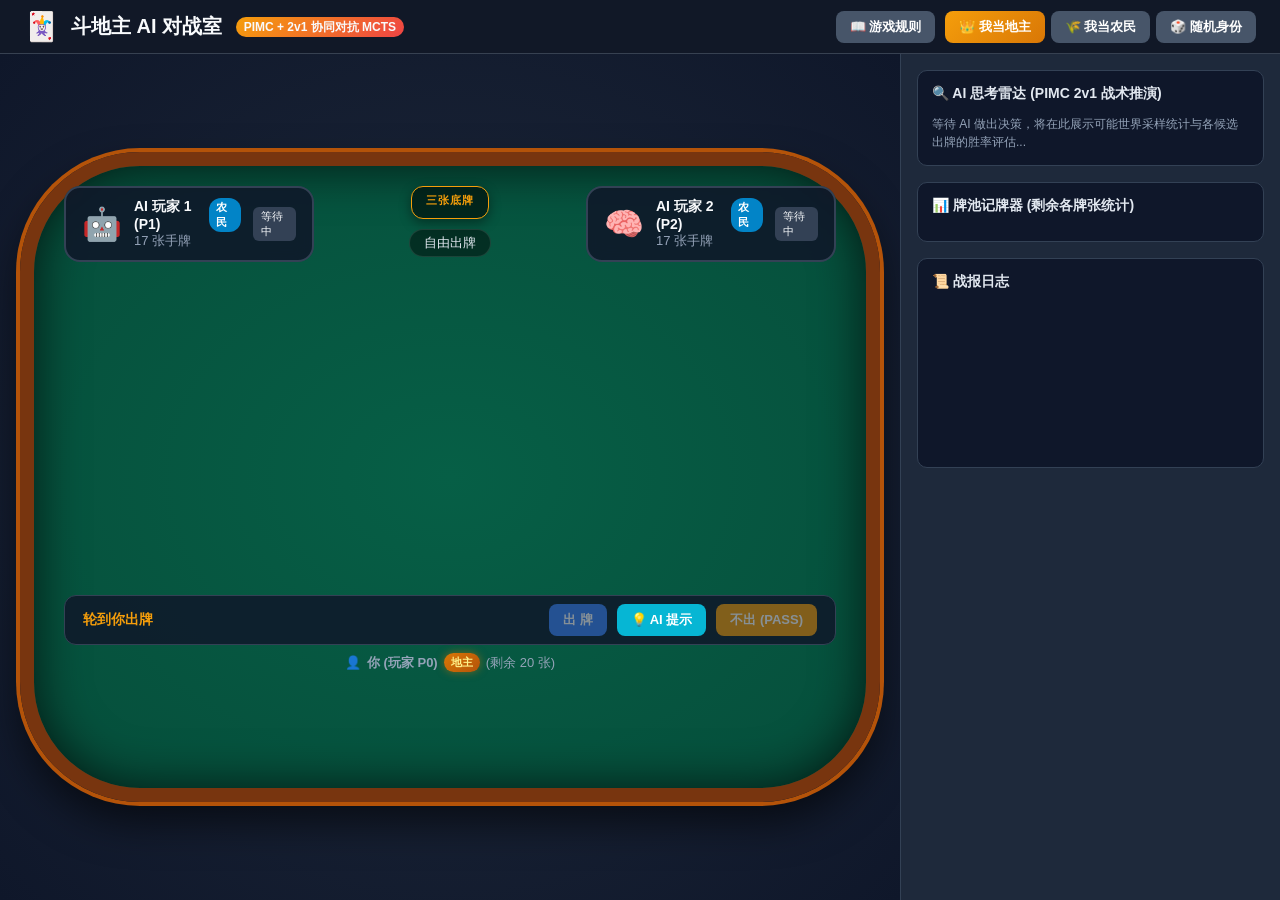
==== src/main/resources/static/index.html @ 35b0a908 "feat: modernize DouDiZhu AI with Java 17, PIMC 2v1 MCTS algorithm, embedded Web client, and Maven Ce" ====
<!DOCTYPE html>
<html lang="zh-CN">
<head>
    <meta charset="UTF-8">
    <meta name="viewport" content="width=device-width, initial-scale=1.0">
    <title>斗地主 AI 对战平台 (PIMC 2v1 非对称博弈)</title>
    <link rel="stylesheet" href="style.css">
</head>
<body>
    <div class="app-container">
        <!-- 顶部导航 -->
        <header class="header">
            <div class="logo">
                <span class="logo-icon">🃏</span>
                <h1>斗地主 AI 对战室 <span class="badge">PIMC + 2v1 协同对抗 MCTS</span></h1>
            </div>
            <div class="header-actions">
                <button id="btn-rules" class="btn btn-secondary">📖 游戏规则</button>
                <div class="new-game-group">
                    <button id="btn-new-landlord" class="btn btn-gold">👑 我当地主</button>
                    <button id="btn-new-farmer" class="btn btn-secondary">🌾 我当农民</button>
                    <button id="btn-new-random" class="btn btn-secondary">🎲 随机身份</button>
                </div>
            </div>
        </header>

        <!-- 主体对战区与分析侧边栏 -->
        <main class="main-content">
            <!-- 牌桌区 -->
            <section class="table-container">
                <div class="poker-table">
                    <!-- 上方两名 AI 玩家 -->
                    <div class="opponents-row">
                        <!-- AI 玩家 1 区域 -->
                        <div class="player-unit left-unit">
                            <div id="player-1" class="player-box ai-player">
                                <div class="player-avatar" id="p1-avatar">🤖</div>
                                <div class="player-info">
                                    <div class="player-name">AI 玩家 1 (P1) <span id="p1-role-badge" class="role-badge">农民</span></div>
                                    <div class="card-count"><span id="p1-card-count">17</span> 张手牌</div>
                                </div>
                                <div id="p1-status" class="player-status">等待中</div>
                            </div>
                            <!-- P1 面前出牌/过牌展示区 -->
                            <div id="p1-action-area" class="player-action-display"></div>
                        </div>

                        <!-- 桌面中央底牌与公共状态 -->
                        <div class="center-trick-area">
                            <div class="bottom-cards-wrapper">
                                <div class="bottom-cards-label">三张底牌</div>
                                <div id="bottom-cards-container" class="bottom-cards-display"></div>
                            </div>
                            <div class="trick-status-badge" id="trick-status-text">自由出牌</div>
                        </div>

                        <!-- AI 玩家 2 区域 -->
                        <div class="player-unit right-unit">
                            <div id="player-2" class="player-box ai-player">
                                <div class="player-avatar" id="p2-avatar">🧠</div>
                                <div class="player-info">
                                    <div class="player-name">AI 玩家 2 (P2) <span id="p2-role-badge" class="role-badge">农民</span></div>
                                    <div class="card-count"><span id="p2-card-count">17</span> 张手牌</div>
                                </div>
                                <div id="p2-status" class="player-status">等待中</div>
                            </div>
                            <!-- P2 面前出牌/过牌展示区 -->
                            <div id="p2-action-area" class="player-action-display"></div>
                        </div>
                    </div>

                    <!-- 底部人类玩家区 -->
                    <div class="human-section">
                        <!-- P0 (真人) 面前出牌/过牌展示区 -->
                        <div id="p0-action-area" class="player-action-display human-action-display"></div>

                        <!-- 操作提示与控制按钮 -->
                        <div class="human-controls">
                            <div class="turn-indicator" id="turn-indicator">轮到你出牌</div>
                            <div class="action-buttons">
                                <button id="btn-play" class="btn btn-primary" disabled>出 牌</button>
                                <button id="btn-hint" class="btn btn-info">💡 AI 提示</button>
                                <button id="btn-pass" class="btn btn-warning" disabled>不出 (PASS)</button>
                            </div>
                        </div>

                        <!-- 人类手牌展示 -->
                        <div class="human-player-box">
                            <div class="human-info">
                                <span class="human-avatar">👤</span>
                                <strong>你 (玩家 P0)</strong>
                                <span id="p0-role-badge" class="role-badge role-landlord">地主</span>
                                <span class="hand-count">(剩余 <span id="p0-card-count">20</span> 张)</span>
                            </div>
                            <div id="human-hand" class="hand-cards-display"></div>
                        </div>
                    </div>
                </div>
            </section>

            <!-- 右侧战术与 AI 思考分析面板 -->
            <aside class="sidebar">
                <!-- 实时 AI 思考雷达 -->
                <div class="panel ai-thought-panel">
                    <h3>🔍 AI 思考雷达 (PIMC 2v1 战术推演)</h3>
                    <div id="ai-thought-content" class="ai-thought-content">
                        <p class="placeholder-text">等待 AI 做出决策，将在此展示可能世界采样统计与各候选出牌的胜率评估...</p>
                    </div>
                </div>

                <!-- 记牌器面板 -->
                <div class="panel card-counter-panel">
                    <h3>📊 牌池记牌器 (剩余各牌张统计)</h3>
                    <div id="card-counter" class="card-counter-grid"></div>
                </div>

                <!-- 实时牌局动态日志 -->
                <div class="panel logs-panel">
                    <h3>📜 战报日志</h3>
                    <div id="event-logs" class="logs-container"></div>
                </div>
            </aside>
        </main>
    </div>

    <!-- 游戏规则弹窗 -->
    <div id="rules-modal" class="modal-overlay hidden">
        <div class="modal-content rules-modal-content">
            <div class="modal-header">
                <h2>📖 斗地主游戏规则与 AI 算法说明</h2>
                <button id="rules-close-icon" class="btn-close">&times;</button>
            </div>
            <div class="rules-body">
                <section class="rule-sec highlight-sec">
                    <h4>👑 1. 人数与身份设定</h4>
                    <p>总牌数 54 张（含大王、小王）。3 位玩家中 1 位为<strong>地主</strong>，另 2 位为<strong>农民</strong>。</p>
                    <p>发牌时每人 17 张，留 3 张底牌。地主获得 3 张底牌并公开展示给所有人，地主共 20 张牌率先出牌。</p>
                </section>

                <section class="rule-sec highlight-sec">
                    <h4>🤝 2. 阵营胜负机制 (2v1 团队合作)</h4>
                    <p><strong>农民阵营只要任意一位农民走完手牌，两位农民同时获胜！</strong></p>
                    <p>地主必须独力面对两家，走完全部 20 张手牌方可获胜。</p>
                </section>

                <section class="rule-sec">
                    <h4>🆓 3. 自由过牌 (允许随意不出)</h4>
                    <p>与跑得快“有牌必打”不同，斗地主中<strong>任何时候只要上家出牌，你都可以自由选择“不出 (PASS)”</strong>，以便配合队友、保留控制牌或打出战术控盘！</p>
                    <p>只有当你是首出牌（桌面清空）时，才不能选择不出。</p>
                </section>

                <section class="rule-sec">
                    <h4>🃏 4. 牌型与大小</h4>
                    <ul>
                        <li><strong>点数顺序</strong>：大王(RJ) > 小王(BJ) > 2 > A > K > Q > J > 10 > 9 > 8 > 7 > 6 > 5 > 4 > 3</li>
                        <li><strong>王炸（火箭）</strong>：大王 + 小王，斗地主中最大的牌型，压制任意炸弹和所有牌型！</li>
                        <li><strong>炸弹</strong>：4 张同点数牌，仅次于王炸，能压制所有非炸弹牌型。</li>
                        <li><strong>普通牌型</strong>：单张、对子、三张、三带一、三带二、单顺（5张起）、双顺（3对起）、飞机（2个连续三张起）、四带二（带两单或两对）。</li>
                    </ul>
                </section>
            </div>
            <div class="modal-footer">
                <button id="btn-rules-confirm" class="btn btn-primary">我了解了，开始游戏</button>
            </div>
        </div>
    </div>

    <!-- 弹窗通知 (胜负结果) -->
    <div id="modal-overlay" class="modal-overlay hidden">
        <div class="modal-content">
            <h2 id="modal-title">胜负揭晓</h2>
            <p id="modal-message"></p>
            <div style="display: flex; gap: 10px; justify-content: center;">
                <button id="modal-btn-landlord" class="btn btn-gold">再来一局 (我当地主)</button>
                <button id="modal-btn-farmer" class="btn btn-primary">再来一局 (我当农民)</button>
            </div>
        </div>
    </div>

    <script src="app.js"></script>
</body>
</html>
---- src/main/resources/static/style.css ----
:root {
    --bg-dark: #0f172a;
    --panel-bg: #1e293b;
    --table-green: #064e3b;
    --table-felt: #065f46;
    --table-border: #b45309;
    --gold: #f59e0b;
    --gold-dark: #b45309;
    --primary: #3b82f6;
    --success: #10b981;
    --danger: #ef4444;
    --warning: #f59e0b;
    --info: #06b6d4;
    --text-light: #f8fafc;
    --text-muted: #94a3b8;
}

* {
    box-sizing: border-box;
    margin: 0;
    padding: 0;
}

body {
    font-family: -apple-system, BlinkMacSystemFont, "Segoe UI", Roboto, "PingFang SC", "Microsoft YaHei", sans-serif;
    background-color: var(--bg-dark);
    color: var(--text-light);
    overflow-x: hidden;
    min-height: 100vh;
}

.app-container {
    display: flex;
    flex-direction: column;
    height: 100vh;
}

/* 顶部 Header */
.header {
    background: #111827;
    border-bottom: 1px solid #374151;
    padding: 10px 24px;
    display: flex;
    justify-content: space-between;
    align-items: center;
}

.logo {
    display: flex;
    align-items: center;
    gap: 12px;
}

.logo-icon {
    font-size: 28px;
}

.logo h1 {
    font-size: 20px;
    font-weight: 700;
}

.badge {
    font-size: 12px;
    background: linear-gradient(135deg, #f59e0b, #ef4444);
    padding: 3px 8px;
    border-radius: 9999px;
    margin-left: 8px;
    vertical-align: middle;
}

.header-actions {
    display: flex;
    gap: 10px;
    align-items: center;
}

.new-game-group {
    display: flex;
    gap: 6px;
}

/* 主体布局 */
.main-content {
    display: flex;
    flex: 1;
    overflow: hidden;
}

/* 牌桌区 */
.table-container {
    flex: 1;
    display: flex;
    align-items: center;
    justify-content: center;
    padding: 20px;
    background: radial-gradient(circle, #1e293b 0%, #0f172a 100%);
    overflow: hidden;
}

.poker-table {
    width: 100%;
    max-width: 980px;
    height: 650px;
    background: radial-gradient(ellipse at center, var(--table-felt) 0%, var(--table-green) 100%);
    border: 14px solid #78350f;
    box-shadow: 0 0 0 4px #b45309, inset 0 0 50px rgba(0, 0, 0, 0.7), 0 20px 40px rgba(0, 0, 0, 0.6);
    border-radius: 120px;
    position: relative;
    display: flex;
    flex-direction: column;
    justify-content: space-between;
    padding: 20px 30px;
}

/* 上方两位 AI 玩家与中央底牌行 */
.opponents-row {
    display: flex;
    justify-content: space-between;
    align-items: flex-start;
}

.player-unit {
    display: flex;
    flex-direction: column;
    gap: 8px;
    width: 250px;
}

.player-unit.left-unit {
    align-items: flex-start;
}

.player-unit.right-unit {
    align-items: flex-end;
}

.player-box {
    display: flex;
    align-items: center;
    gap: 12px;
    background: rgba(15, 23, 42, 0.88);
    border: 2px solid #334155;
    padding: 10px 16px;
    border-radius: 16px;
    backdrop-filter: blur(8px);
    transition: all 0.3s;
    width: 100%;
}

.player-box.active-turn {
    border-color: var(--gold);
    box-shadow: 0 0 20px rgba(245, 158, 11, 0.6);
    transform: scale(1.02);
}

.player-box.is-landlord {
    border-color: #d97706;
}

.player-avatar {
    font-size: 32px;
}

.player-info .player-name {
    font-size: 14px;
    font-weight: 600;
    display: flex;
    align-items: center;
    gap: 6px;
}

.player-info .card-count {
    font-size: 13px;
    color: var(--text-muted);
}

.role-badge {
    font-size: 11px;
    padding: 2px 7px;
    border-radius: 12px;
    font-weight: 700;
    background: #0284c7;
    color: #fff;
}

.role-badge.role-landlord {
    background: linear-gradient(135deg, #d97706, #b45309);
    color: #fef08a;
    box-shadow: 0 0 8px rgba(217, 119, 6, 0.5);
}

.role-badge.role-farmer {
    background: #059669;
    color: #d1fae5;
}

.player-status {
    margin-left: auto;
    font-size: 11px;
    padding: 2px 8px;
    border-radius: 6px;
    background: #334155;
}

.player-status.thinking {
    background: #d97706;
    animation: pulse 1.2s infinite;
}

@keyframes pulse {
    0%, 100% { opacity: 1; }
    50% { opacity: 0.5; }
}

/* 玩家面前各自的出牌 / 过牌展示区 */
.player-action-display {
    min-height: 62px;
    display: flex;
    align-items: center;
    gap: 4px;
    padding: 4px 6px;
}

.human-action-display {
    justify-content: center;
    min-height: 64px;
    margin-bottom: 4px;
}

/* 过牌 (PASS) 提示气泡 */
.pass-badge {
    background: rgba(239, 68, 68, 0.2);
    border: 1.5px solid #ef4444;
    color: #fca5a5;
    font-size: 13px;
    font-weight: 700;
    padding: 6px 14px;
    border-radius: 20px;
    letter-spacing: 1px;
    box-shadow: 0 4px 10px rgba(239, 68, 68, 0.3);
    animation: popIn 0.25s ease-out;
}

/* 出牌类型标签 */
.action-type-tag {
    font-size: 11px;
    background: rgba(0, 0, 0, 0.5);
    color: #cbd5e1;
    padding: 2px 6px;
    border-radius: 4px;
    margin-left: 6px;
    align-self: flex-end;
}

@keyframes popIn {
    0% { transform: scale(0.8); opacity: 0; }
    100% { transform: scale(1); opacity: 1; }
}

/* 中央底牌与状态区 */
.center-trick-area {
    display: flex;
    flex-direction: column;
    align-items: center;
    justify-content: center;
    gap: 10px;
}

.bottom-cards-wrapper {
    background: rgba(0, 0, 0, 0.55);
    border: 1.5px solid var(--gold);
    border-radius: 12px;
    padding: 6px 14px;
    display: flex;
    flex-direction: column;
    align-items: center;
    gap: 4px;
    box-shadow: 0 4px 12px rgba(0, 0, 0, 0.4);
}

.bottom-cards-label {
    font-size: 11px;
    color: var(--gold);
    font-weight: 700;
    letter-spacing: 1px;
}

.bottom-cards-display {
    display: flex;
    gap: 6px;
}

.trick-status-badge {
    font-size: 13px;
    padding: 4px 14px;
    background: rgba(0, 0, 0, 0.45);
    border: 1px solid rgba(255, 255, 255, 0.1);
    border-radius: 20px;
    color: #e2e8f0;
}

/* 底部人类玩家区 */
.human-section {
    display: flex;
    flex-direction: column;
    gap: 8px;
    align-items: center;
    width: 100%;
}

.human-controls {
    display: flex;
    justify-content: space-between;
    width: 100%;
    align-items: center;
    background: rgba(15, 23, 42, 0.85);
    padding: 8px 18px;
    border-radius: 12px;
    border: 1px solid #334155;
}

.turn-indicator {
    font-size: 14px;
    font-weight: 700;
    color: var(--gold);
}

.action-buttons {
    display: flex;
    gap: 10px;
}

.human-player-box {
    display: flex;
    flex-direction: column;
    align-items: center;
    gap: 6px;
    width: 100%;
}

.human-info {
    font-size: 13px;
    color: #94a3b8;
    display: flex;
    align-items: center;
    gap: 6px;
}

/* 手牌视觉组件 */
.hand-cards-display {
    display: flex;
    justify-content: center;
    gap: 4px;
    padding-bottom: 5px;
    min-height: 90px;
    max-width: 100%;
    overflow-x: auto;
}

.card {
    width: 46px;
    height: 72px;
    background: #ffffff;
    border-radius: 6px;
    box-shadow: 0 4px 8px rgba(0, 0, 0, 0.3);
    color: #1e293b;
    display: flex;
    flex-direction: column;
    justify-content: space-between;
    padding: 4px 5px;
    font-weight: 700;
    font-size: 15px;
    cursor: pointer;
    user-select: none;
    transition: transform 0.15s ease, box-shadow 0.15s ease;
    border: 1px solid #cbd5e1;
    position: relative;
}

.card:hover {
    transform: translateY(-8px);
    box-shadow: 0 8px 16px rgba(0, 0, 0, 0.5);
}

.card.selected {
    transform: translateY(-20px);
    box-shadow: 0 12px 20px rgba(59, 130, 246, 0.6);
    border-color: #3b82f6;
    background: #eff6ff;
}

.card.red {
    color: #dc2626;
}

.card.joker-black {
    color: #334155;
    background: #f1f5f9;
}

.card.joker-red {
    color: #dc2626;
    background: #fff1f2;
}

.card.small {
    width: 38px;
    height: 56px;
    font-size: 12px;
    padding: 2px 4px;
    cursor: default;
}

.card.small:hover {
    transform: none;
    box-shadow: 0 4px 8px rgba(0, 0, 0, 0.3);
}

.card-corner {
    line-height: 1;
}

.card-corner.bottom {
    align-self: flex-end;
    transform: rotate(180deg);
}

.card-center {
    font-size: 13px;
    align-self: center;
}

/* 侧边栏与战术面板 */
.sidebar {
    width: 380px;
    background: var(--panel-bg);
    border-left: 1px solid #334155;
    display: flex;
    flex-direction: column;
    overflow-y: auto;
    padding: 16px;
    gap: 16px;
}

.panel {
    background: #0f172a;
    border: 1px solid #334155;
    border-radius: 10px;
    padding: 14px;
}

.panel h3 {
    font-size: 14px;
    font-weight: 700;
    margin-bottom: 12px;
    color: #e2e8f0;
    display: flex;
    align-items: center;
    gap: 6px;
}

/* AI 思考雷达 */
.ai-thought-content {
    font-size: 12px;
}

.thought-item {
    margin-bottom: 10px;
}

.thought-header {
    display: flex;
    justify-content: space-between;
    margin-bottom: 4px;
    color: #cbd5e1;
}

.progress-bar-bg {
    background: #334155;
    height: 6px;
    border-radius: 3px;
    overflow: hidden;
}

.progress-bar-fill {
    background: linear-gradient(90deg, #3b82f6, #10b981);
    height: 100%;
    border-radius: 3px;
}

.placeholder-text {
    color: var(--text-muted);
    font-size: 12px;
    line-height: 1.5;
}

/* 记牌器 */
.card-counter-grid {
    display: grid;
    grid-template-columns: repeat(8, 1fr);
    gap: 4px;
}

.counter-item {
    display: flex;
    flex-direction: column;
    align-items: center;
    background: #1e293b;
    border: 1px solid #334155;
    border-radius: 6px;
    padding: 4px 0;
}

.counter-rank {
    font-weight: 700;
    font-size: 12px;
}

.counter-value {
    font-size: 11px;
    color: #f59e0b;
}

/* 战报日志 */
.logs-container {
    height: 150px;
    overflow-y: auto;
    font-size: 12px;
    line-height: 1.6;
    color: #cbd5e1;
    display: flex;
    flex-direction: column;
    gap: 4px;
}

.log-entry {
    padding: 2px 0;
    border-bottom: 1px dashed #1e293b;
}

/* 按钮规范 */
.btn {
    padding: 7px 14px;
    font-size: 13px;
    font-weight: 600;
    border-radius: 8px;
    border: none;
    cursor: pointer;
    transition: background-color 0.2s, transform 0.1s;
}

.btn:active {
    transform: scale(0.97);
}

.btn:disabled {
    opacity: 0.5;
    cursor: not-allowed;
}

.btn-primary { background: var(--primary); color: #fff; }
.btn-primary:hover:not(:disabled) { background: #2563eb; }

.btn-secondary { background: #475569; color: #fff; }
.btn-secondary:hover:not(:disabled) { background: #64748b; }

.btn-info { background: var(--info); color: #fff; }
.btn-info:hover:not(:disabled) { background: #0891b2; }

.btn-warning { background: var(--warning); color: #fff; }
.btn-warning:hover:not(:disabled) { background: #d97706; }

.btn-gold {
    background: linear-gradient(135deg, #f59e0b, #d97706);
    color: #fff;
}
.btn-gold:hover:not(:disabled) {
    background: linear-gradient(135deg, #d97706, #b45309);
}

/* 模态弹窗 */
.modal-overlay {
    position: fixed;
    top: 0; left: 0; right: 0; bottom: 0;
    background: rgba(0, 0, 0, 0.75);
    display: flex;
    align-items: center;
    justify-content: center;
    z-index: 999;
    backdrop-filter: blur(4px);
}

.modal-overlay.hidden {
    display: none;
}

.modal-content {
    background: #1e293b;
    border: 2px solid var(--gold);
    border-radius: 16px;
    padding: 28px 36px;
    text-align: center;
    max-width: 480px;
    width: 90%;
    box-shadow: 0 20px 50px rgba(0, 0, 0, 0.8);
}

.modal-content h2 {
    font-size: 22px;
    color: var(--gold);
    margin-bottom: 12px;
}

.modal-content p {
    font-size: 14px;
    line-height: 1.6;
    color: #cbd5e1;
    margin-bottom: 24px;
}

/* 规则详情弹窗 */
.rules-modal-content {
    max-width: 620px;
    text-align: left;
    max-height: 80vh;
    display: flex;
    flex-direction: column;
    padding: 0;
}

.modal-header {
    padding: 16px 24px;
    border-bottom: 1px solid #334155;
    display: flex;
    justify-content: space-between;
    align-items: center;
}

.modal-header h2 {
    margin: 0;
    font-size: 18px;
}

.btn-close {
    background: none;
    border: none;
    color: #94a3b8;
    font-size: 24px;
    cursor: pointer;
}

.btn-close:hover {
    color: #fff;
}

.rules-body {
    padding: 20px 24px;
    overflow-y: auto;
    font-size: 13px;
    line-height: 1.7;
    color: #cbd5e1;
    display: flex;
    flex-direction: column;
    gap: 16px;
}

.rule-sec h4 {
    color: #38bdf8;
    margin-bottom: 6px;
    font-size: 14px;
}

.rule-sec ul {
    padding-left: 20px;
}

.highlight-sec {
    background: rgba(245, 158, 11, 0.1);
    border-left: 4px solid var(--gold);
    padding: 10px 14px;
    border-radius: 4px;
}

.highlight-sec h4 {
    color: var(--gold);
}

.modal-footer {
    padding: 14px 24px;
    border-top: 1px solid #334155;
    display: flex;
    justify-content: flex-end;
}
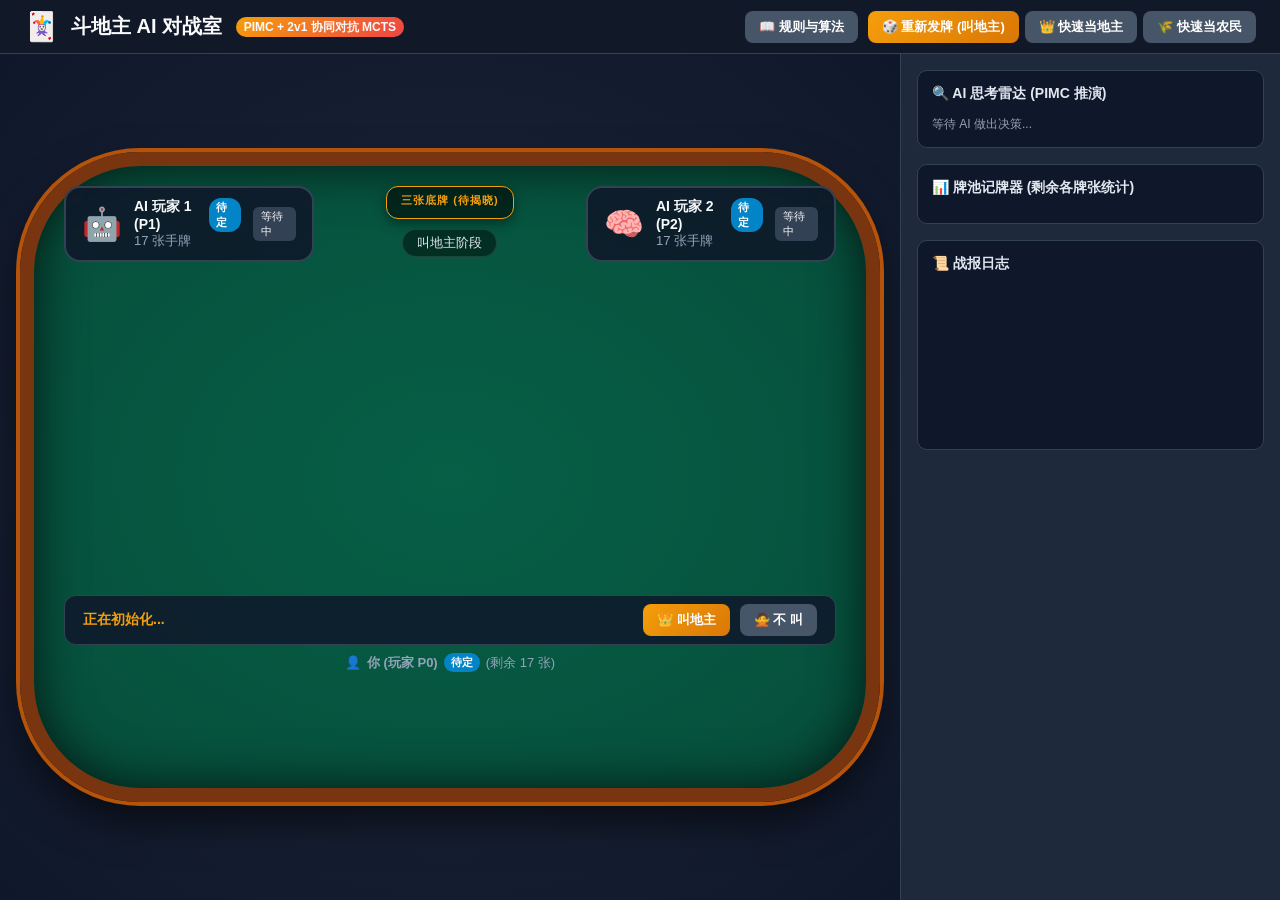
==== commit 5f7f58ee: "feat: implement interactive bidding phase with PIMC bottom-card sampling AI" ====
--- a/src/main/resources/static/index.html
+++ b/src/main/resources/static/index.html
@@ -15,11 +15,11 @@
                 <h1>斗地主 AI 对战室 <span class="badge">PIMC + 2v1 协同对抗 MCTS</span></h1>
             </div>
             <div class="header-actions">
-                <button id="btn-rules" class="btn btn-secondary">📖 游戏规则</button>
+                <button id="btn-rules" class="btn btn-secondary">📖 规则与算法</button>
                 <div class="new-game-group">
-                    <button id="btn-new-landlord" class="btn btn-gold">👑 我当地主</button>
-                    <button id="btn-new-farmer" class="btn btn-secondary">🌾 我当农民</button>
-                    <button id="btn-new-random" class="btn btn-secondary">🎲 随机身份</button>
+                    <button id="btn-new-bidding" class="btn btn-gold">🎲 重新发牌 (叫地主)</button>
+                    <button id="btn-quick-landlord" class="btn btn-secondary">👑 快速当地主</button>
+                    <button id="btn-quick-farmer" class="btn btn-secondary">🌾 快速当农民</button>
                 </div>
             </div>
         </header>
@@ -36,22 +36,22 @@
                             <div id="player-1" class="player-box ai-player">
                                 <div class="player-avatar" id="p1-avatar">🤖</div>
                                 <div class="player-info">
-                                    <div class="player-name">AI 玩家 1 (P1) <span id="p1-role-badge" class="role-badge">农民</span></div>
+                                    <div class="player-name">AI 玩家 1 (P1) <span id="p1-role-badge" class="role-badge">待定</span></div>
                                     <div class="card-count"><span id="p1-card-count">17</span> 张手牌</div>
                                 </div>
                                 <div id="p1-status" class="player-status">等待中</div>
                             </div>
-                            <!-- P1 面前出牌/过牌展示区 -->
+                            <!-- P1 面前出牌/过牌/叫牌展示区 -->
                             <div id="p1-action-area" class="player-action-display"></div>
                         </div>
 
                         <!-- 桌面中央底牌与公共状态 -->
                         <div class="center-trick-area">
                             <div class="bottom-cards-wrapper">
-                                <div class="bottom-cards-label">三张底牌</div>
+                                <div class="bottom-cards-label" id="bottom-cards-label">三张底牌 (待揭晓)</div>
                                 <div id="bottom-cards-container" class="bottom-cards-display"></div>
                             </div>
-                            <div class="trick-status-badge" id="trick-status-text">自由出牌</div>
+                            <div class="trick-status-badge" id="trick-status-text">叫地主阶段</div>
                         </div>
 
                         <!-- AI 玩家 2 区域 -->
@@ -59,25 +59,33 @@
                             <div id="player-2" class="player-box ai-player">
                                 <div class="player-avatar" id="p2-avatar">🧠</div>
                                 <div class="player-info">
-                                    <div class="player-name">AI 玩家 2 (P2) <span id="p2-role-badge" class="role-badge">农民</span></div>
+                                    <div class="player-name">AI 玩家 2 (P2) <span id="p2-role-badge" class="role-badge">待定</span></div>
                                     <div class="card-count"><span id="p2-card-count">17</span> 张手牌</div>
                                 </div>
                                 <div id="p2-status" class="player-status">等待中</div>
                             </div>
-                            <!-- P2 面前出牌/过牌展示区 -->
+                            <!-- P2 面前出牌/过牌/叫牌展示区 -->
                             <div id="p2-action-area" class="player-action-display"></div>
                         </div>
                     </div>
 
                     <!-- 底部人类玩家区 -->
                     <div class="human-section">
-                        <!-- P0 (真人) 面前出牌/过牌展示区 -->
+                        <!-- P0 (真人) 面前出牌/过牌/叫牌展示区 -->
                         <div id="p0-action-area" class="player-action-display human-action-display"></div>
 
                         <!-- 操作提示与控制按钮 -->
                         <div class="human-controls">
-                            <div class="turn-indicator" id="turn-indicator">轮到你出牌</div>
-                            <div class="action-buttons">
+                            <div class="turn-indicator" id="turn-indicator">正在初始化...</div>
+
+                            <!-- 叫地主阶段控制区 -->
+                            <div id="bidding-controls" class="action-buttons">
+                                <button id="btn-call-landlord" class="btn btn-gold">👑 叫地主</button>
+                                <button id="btn-pass-landlord" class="btn btn-secondary">🙅 不 叫</button>
+                            </div>
+
+                            <!-- 正式出牌阶段控制区 -->
+                            <div id="playing-controls" class="action-buttons hidden">
                                 <button id="btn-play" class="btn btn-primary" disabled>出 牌</button>
                                 <button id="btn-hint" class="btn btn-info">💡 AI 提示</button>
                                 <button id="btn-pass" class="btn btn-warning" disabled>不出 (PASS)</button>
@@ -89,8 +97,8 @@
                             <div class="human-info">
                                 <span class="human-avatar">👤</span>
                                 <strong>你 (玩家 P0)</strong>
-                                <span id="p0-role-badge" class="role-badge role-landlord">地主</span>
-                                <span class="hand-count">(剩余 <span id="p0-card-count">20</span> 张)</span>
+                                <span id="p0-role-badge" class="role-badge">待定</span>
+                                <span class="hand-count">(剩余 <span id="p0-card-count">17</span> 张)</span>
                             </div>
                             <div id="human-hand" class="hand-cards-display"></div>
                         </div>
@@ -102,9 +110,9 @@
             <aside class="sidebar">
                 <!-- 实时 AI 思考雷达 -->
                 <div class="panel ai-thought-panel">
-                    <h3>🔍 AI 思考雷达 (PIMC 2v1 战术推演)</h3>
+                    <h3 id="thought-panel-title">🔍 AI 思考雷达 (PIMC 推演)</h3>
                     <div id="ai-thought-content" class="ai-thought-content">
-                        <p class="placeholder-text">等待 AI 做出决策，将在此展示可能世界采样统计与各候选出牌的胜率评估...</p>
+                        <p class="placeholder-text">等待 AI 做出决策...</p>
                     </div>
                 </div>
 
@@ -123,30 +131,34 @@
         </main>
     </div>
 
-    <!-- 游戏规则弹窗 -->
+    <!-- 游戏规则与算法弹窗 -->
     <div id="rules-modal" class="modal-overlay hidden">
         <div class="modal-content rules-modal-content">
             <div class="modal-header">
-                <h2>📖 斗地主游戏规则与 AI 算法说明</h2>
+                <h2>📖 斗地主规则与 PIMC AI 算法说明</h2>
                 <button id="rules-close-icon" class="btn-close">&times;</button>
             </div>
             <div class="rules-body">
                 <section class="rule-sec highlight-sec">
-                    <h4>👑 1. 人数与身份设定</h4>
-                    <p>总牌数 54 张（含大王、小王）。3 位玩家中 1 位为<strong>地主</strong>，另 2 位为<strong>农民</strong>。</p>
-                    <p>发牌时每人 17 张，留 3 张底牌。地主获得 3 张底牌并公开展示给所有人，地主共 20 张牌率先出牌。</p>
+                    <h4>🤖 1. AI 叫地主算法 (底牌蒙特卡洛采样推演)</h4>
+                    <p>当轮到 AI 表态是否叫地主时，AI 采用<strong>思路二（PIMC 底牌采样推演法）</strong>：</p>
+                    <ul>
+                        <li>从全场 37 张未知牌中采样 3 张作为假设底牌并入己方手牌；</li>
+                        <li>将其余 34 张牌随机分发给另外两名对手；</li>
+                        <li>通过极速推演策略（FastRollout）模拟数十局终局；</li>
+                        <li>若综合预估胜率达到或超过 <strong>50%</strong>，AI 果断选择【叫地主】；否则选择【不叫】。</li>
+                    </ul>
                 </section>
 
                 <section class="rule-sec highlight-sec">
                     <h4>🤝 2. 阵营胜负机制 (2v1 团队合作)</h4>
-                    <p><strong>农民阵营只要任意一位农民走完手牌，两位农民同时获胜！</strong></p>
-                    <p>地主必须独力面对两家，走完全部 20 张手牌方可获胜。</p>
+                    <p><strong>农民阵营只要任意一位农民率先走完手牌，两位农民同时获胜！</strong></p>
+                    <p>地主独战两家，必须率先出完全部 20 张手牌方可独揽胜果。</p>
                 </section>
 
                 <section class="rule-sec">
-                    <h4>🆓 3. 自由过牌 (允许随意不出)</h4>
-                    <p>与跑得快“有牌必打”不同，斗地主中<strong>任何时候只要上家出牌，你都可以自由选择“不出 (PASS)”</strong>，以便配合队友、保留控制牌或打出战术控盘！</p>
-                    <p>只有当你是首出牌（桌面清空）时，才不能选择不出。</p>
+                    <h4>🆓 3. 自由过牌 (允许随时不出)</h4>
+                    <p>只要当前有人出牌，玩家<strong>随时可以自由选择“不出 (PASS)”</strong>，以便配合队友、保留控制牌或打出战术控盘。只有当轮到你领牌（首出）时，才必须出牌。</p>
                 </section>
 
                 <section class="rule-sec">
@@ -155,7 +167,7 @@
                         <li><strong>点数顺序</strong>：大王(RJ) > 小王(BJ) > 2 > A > K > Q > J > 10 > 9 > 8 > 7 > 6 > 5 > 4 > 3</li>
                         <li><strong>王炸（火箭）</strong>：大王 + 小王，斗地主中最大的牌型，压制任意炸弹和所有牌型！</li>
                         <li><strong>炸弹</strong>：4 张同点数牌，仅次于王炸，能压制所有非炸弹牌型。</li>
-                        <li><strong>普通牌型</strong>：单张、对子、三张、三带一、三带二、单顺（5张起）、双顺（3对起）、飞机（2个连续三张起）、四带二（带两单或两对）。</li>
+                        <li><strong>普通牌型</strong>：单张、对子、三张、三带一、三带二、单顺（5张起）、双顺（3对起）、飞机（2个连续三张起）、四带二。</li>
                     </ul>
                 </section>
             </div>
@@ -171,8 +183,7 @@
             <h2 id="modal-title">胜负揭晓</h2>
             <p id="modal-message"></p>
             <div style="display: flex; gap: 10px; justify-content: center;">
-                <button id="modal-btn-landlord" class="btn btn-gold">再来一局 (我当地主)</button>
-                <button id="modal-btn-farmer" class="btn btn-primary">再来一局 (我当农民)</button>
+                <button id="modal-btn-restart" class="btn btn-gold">再来一局 (开局叫地主)</button>
             </div>
         </div>
     </div>
--- a/src/main/resources/static/style.css
+++ b/src/main/resources/static/style.css
@@ -426,9 +426,41 @@
     transform: rotate(180deg);
 }
 
-.card-center {
+.card.covered {
+    background: linear-gradient(135deg, #1e3a8a, #0f172a);
+    border: 2px solid #3b82f6;
+    color: #60a5fa;
+    display: flex;
+    align-items: center;
+    justify-content: center;
+    font-size: 18px;
+    box-shadow: inset 0 0 10px rgba(0, 0, 0, 0.6);
+}
+
+.bid-badge {
+    padding: 6px 14px;
+    border-radius: 20px;
     font-size: 13px;
-    align-self: center;
+    font-weight: 700;
+    letter-spacing: 1px;
+    animation: popIn 0.25s ease-out;
+}
+
+.bid-badge.call {
+    background: rgba(245, 158, 11, 0.2);
+    border: 1.5px solid var(--gold);
+    color: #fde047;
+    box-shadow: 0 4px 10px rgba(245, 158, 11, 0.3);
+}
+
+.bid-badge.pass {
+    background: rgba(100, 116, 139, 0.2);
+    border: 1.5px solid #64748b;
+    color: #cbd5e1;
+}
+
+.hidden {
+    display: none !important;
 }
 
 /* 侧边栏与战术面板 */
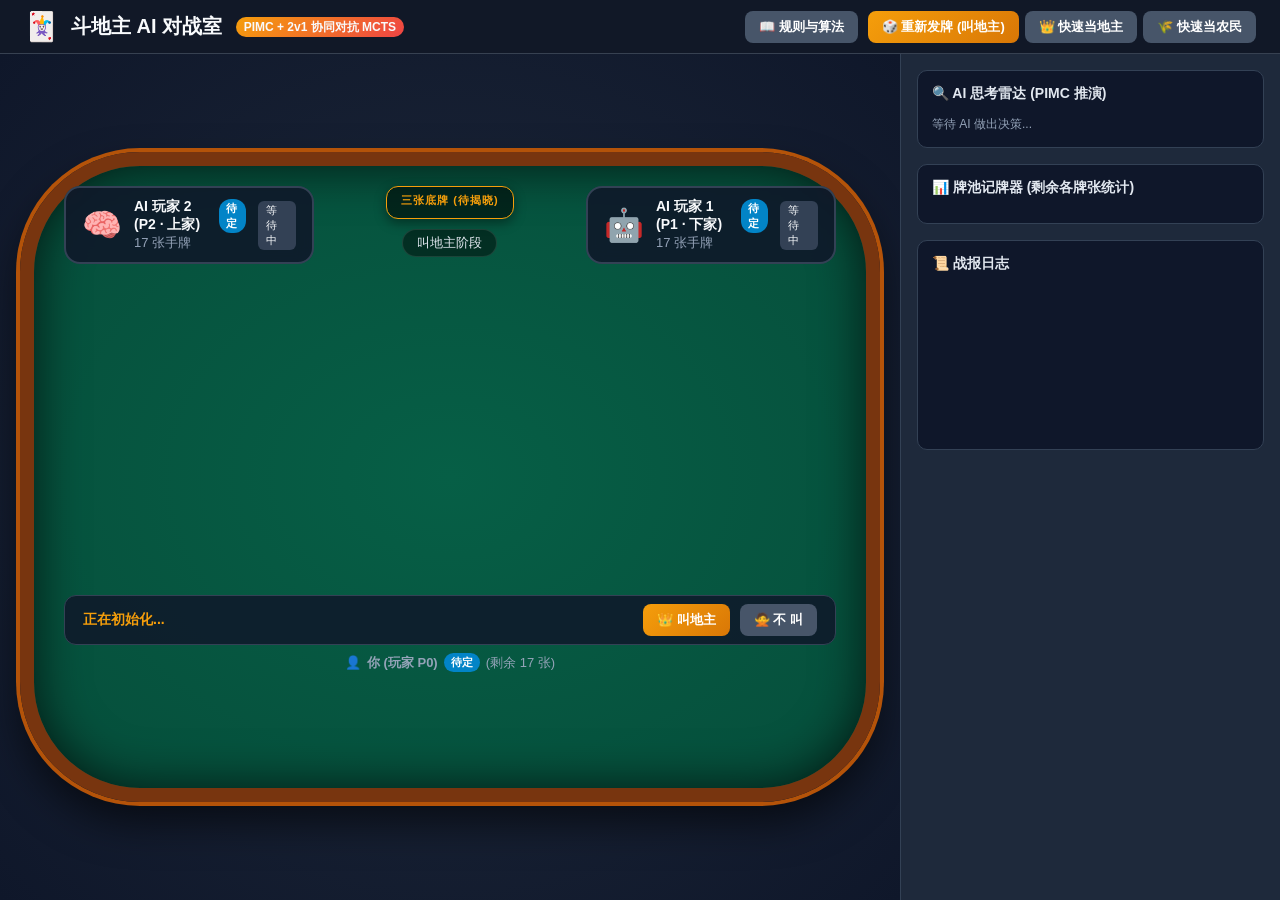
==== commit b1ddb4d9: "feat: adjust UI turn layout to counter-clockwise" ====
--- a/src/main/resources/static/index.html
+++ b/src/main/resources/static/index.html
@@ -31,18 +31,18 @@
                 <div class="poker-table">
                     <!-- 上方两名 AI 玩家 -->
                     <div class="opponents-row">
-                        <!-- AI 玩家 1 区域 -->
+                        <!-- AI 玩家 2 区域 (上家) -->
                         <div class="player-unit left-unit">
-                            <div id="player-1" class="player-box ai-player">
-                                <div class="player-avatar" id="p1-avatar">🤖</div>
+                            <div id="player-2" class="player-box ai-player">
+                                <div class="player-avatar" id="p2-avatar">🧠</div>
                                 <div class="player-info">
-                                    <div class="player-name">AI 玩家 1 (P1) <span id="p1-role-badge" class="role-badge">待定</span></div>
-                                    <div class="card-count"><span id="p1-card-count">17</span> 张手牌</div>
+                                    <div class="player-name">AI 玩家 2 (P2 · 上家) <span id="p2-role-badge" class="role-badge">待定</span></div>
+                                    <div class="card-count"><span id="p2-card-count">17</span> 张手牌</div>
                                 </div>
-                                <div id="p1-status" class="player-status">等待中</div>
+                                <div id="p2-status" class="player-status">等待中</div>
                             </div>
-                            <!-- P1 面前出牌/过牌/叫牌展示区 -->
-                            <div id="p1-action-area" class="player-action-display"></div>
+                            <!-- P2 面前出牌/过牌/叫牌展示区 -->
+                            <div id="p2-action-area" class="player-action-display"></div>
                         </div>
 
                         <!-- 桌面中央底牌与公共状态 -->
@@ -54,18 +54,18 @@
                             <div class="trick-status-badge" id="trick-status-text">叫地主阶段</div>
                         </div>
 
-                        <!-- AI 玩家 2 区域 -->
+                        <!-- AI 玩家 1 区域 (下家) -->
                         <div class="player-unit right-unit">
-                            <div id="player-2" class="player-box ai-player">
-                                <div class="player-avatar" id="p2-avatar">🧠</div>
+                            <div id="player-1" class="player-box ai-player">
+                                <div class="player-avatar" id="p1-avatar">🤖</div>
                                 <div class="player-info">
-                                    <div class="player-name">AI 玩家 2 (P2) <span id="p2-role-badge" class="role-badge">待定</span></div>
-                                    <div class="card-count"><span id="p2-card-count">17</span> 张手牌</div>
+                                    <div class="player-name">AI 玩家 1 (P1 · 下家) <span id="p1-role-badge" class="role-badge">待定</span></div>
+                                    <div class="card-count"><span id="p1-card-count">17</span> 张手牌</div>
                                 </div>
-                                <div id="p2-status" class="player-status">等待中</div>
+                                <div id="p1-status" class="player-status">等待中</div>
                             </div>
-                            <!-- P2 面前出牌/过牌/叫牌展示区 -->
-                            <div id="p2-action-area" class="player-action-display"></div>
+                            <!-- P1 面前出牌/过牌/叫牌展示区 -->
+                            <div id="p1-action-area" class="player-action-display"></div>
                         </div>
                     </div>
 
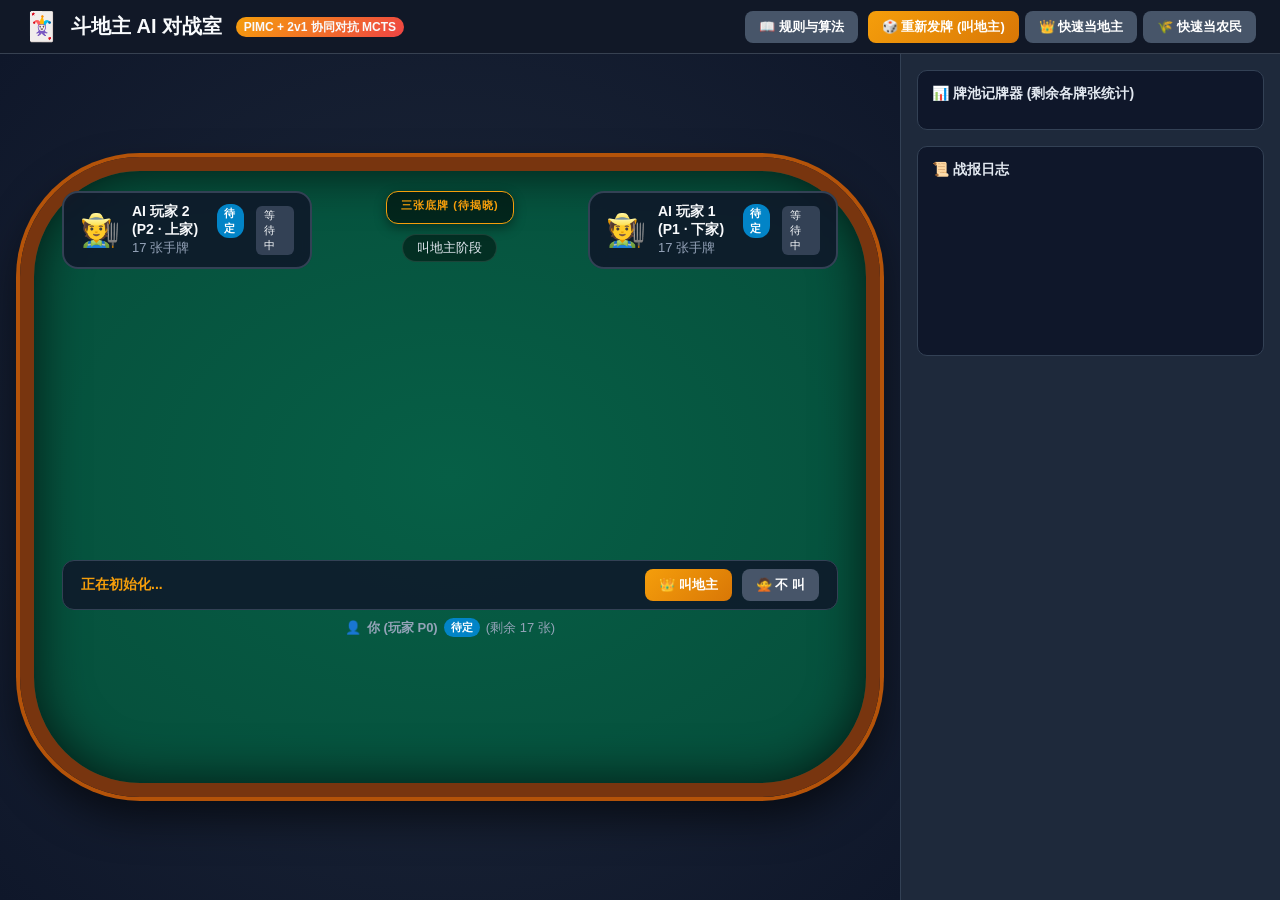
==== commit 19ea85ce: "feat(ui): fix card overflow, add tips toast, place AI thought panels beside table, add cartoon roles" ====
--- a/src/main/resources/static/index.html
+++ b/src/main/resources/static/index.html
@@ -28,95 +28,108 @@
         <main class="main-content">
             <!-- 牌桌区 -->
             <section class="table-container">
-                <div class="poker-table">
-                    <!-- 上方两名 AI 玩家 -->
-                    <div class="opponents-row">
-                        <!-- AI 玩家 2 区域 (上家) -->
-                        <div class="player-unit left-unit">
-                            <div id="player-2" class="player-box ai-player">
-                                <div class="player-avatar" id="p2-avatar">🧠</div>
-                                <div class="player-info">
-                                    <div class="player-name">AI 玩家 2 (P2 · 上家) <span id="p2-role-badge" class="role-badge">待定</span></div>
-                                    <div class="card-count"><span id="p2-card-count">17</span> 张手牌</div>
-                                </div>
-                                <div id="p2-status" class="player-status">等待中</div>
-                            </div>
-                            <!-- P2 面前出牌/过牌/叫牌展示区 -->
-                            <div id="p2-action-area" class="player-action-display"></div>
-                        </div>
-
-                        <!-- 桌面中央底牌与公共状态 -->
-                        <div class="center-trick-area">
-                            <div class="bottom-cards-wrapper">
-                                <div class="bottom-cards-label" id="bottom-cards-label">三张底牌 (待揭晓)</div>
-                                <div id="bottom-cards-container" class="bottom-cards-display"></div>
-                            </div>
-                            <div class="trick-status-badge" id="trick-status-text">叫地主阶段</div>
-                        </div>
-
-                        <!-- AI 玩家 1 区域 (下家) -->
-                        <div class="player-unit right-unit">
-                            <div id="player-1" class="player-box ai-player">
-                                <div class="player-avatar" id="p1-avatar">🤖</div>
-                                <div class="player-info">
-                                    <div class="player-name">AI 玩家 1 (P1 · 下家) <span id="p1-role-badge" class="role-badge">待定</span></div>
-                                    <div class="card-count"><span id="p1-card-count">17</span> 张手牌</div>
-                                </div>
-                                <div id="p1-status" class="player-status">等待中</div>
-                            </div>
-                            <!-- P1 面前出牌/过牌/叫牌展示区 -->
-                            <div id="p1-action-area" class="player-action-display"></div>
-                        </div>
+                <div class="table-outer-wrapper">
+                    <!-- 左侧 P2 思考气泡面板 (牌桌外侧) -->
+                    <div id="p2-thought-popover" class="ai-thought-popover left-popover hidden">
+                        <div class="popover-header">
+                            <span class="popover-title">🧠 P2 思考</span>
+                            <span id="p2-popover-time" class="popover-time">0 ms</span>
+                        </div>
+                        <div id="p2-popover-body" class="popover-body"></div>
                     </div>
 
-                    <!-- 底部人类玩家区 -->
-                    <div class="human-section">
-                        <!-- P0 (真人) 面前出牌/过牌/叫牌展示区 -->
-                        <div id="p0-action-area" class="player-action-display human-action-display"></div>
-
-                        <!-- 操作提示与控制按钮 -->
-                        <div class="human-controls">
-                            <div class="turn-indicator" id="turn-indicator">正在初始化...</div>
-
-                            <!-- 叫地主阶段控制区 -->
-                            <div id="bidding-controls" class="action-buttons">
-                                <button id="btn-call-landlord" class="btn btn-gold">👑 叫地主</button>
-                                <button id="btn-pass-landlord" class="btn btn-secondary">🙅 不 叫</button>
-                            </div>
-
-                            <!-- 正式出牌阶段控制区 -->
-                            <div id="playing-controls" class="action-buttons hidden">
-                                <button id="btn-play" class="btn btn-primary" disabled>出 牌</button>
-                                <button id="btn-hint" class="btn btn-info">💡 AI 提示</button>
-                                <button id="btn-pass" class="btn btn-warning" disabled>不出 (PASS)</button>
-                            </div>
-                        </div>
-
-                        <!-- 人类手牌展示 -->
-                        <div class="human-player-box">
-                            <div class="human-info">
-                                <span class="human-avatar">👤</span>
-                                <strong>你 (玩家 P0)</strong>
-                                <span id="p0-role-badge" class="role-badge">待定</span>
-                                <span class="hand-count">(剩余 <span id="p0-card-count">17</span> 张)</span>
-                            </div>
-                            <div id="human-hand" class="hand-cards-display"></div>
+                    <!-- 斗地主核心牌桌 -->
+                    <div class="poker-table">
+                        <!-- 上方两名 AI 玩家 -->
+                        <div class="opponents-row">
+                            <!-- AI 玩家 2 区域 (上家) -->
+                            <div class="player-unit left-unit">
+                                <div id="player-2" class="player-box ai-player">
+                                    <div class="player-avatar" id="p2-avatar">🧑‍🌾</div>
+                                    <div class="player-info">
+                                        <div class="player-name">AI 玩家 2 (P2 · 上家) <span id="p2-role-badge" class="role-badge">待定</span></div>
+                                        <div class="card-count"><span id="p2-card-count">17</span> 张手牌</div>
+                                    </div>
+                                    <div id="p2-status" class="player-status">等待中</div>
+                                </div>
+                                <!-- P2 面前出牌/过牌/叫牌展示区 -->
+                                <div id="p2-action-area" class="player-action-display"></div>
+                            </div>
+
+                            <!-- 桌面中央底牌与公共状态 -->
+                            <div class="center-trick-area">
+                                <div class="bottom-cards-wrapper">
+                                    <div class="bottom-cards-label" id="bottom-cards-label">三张底牌 (待揭晓)</div>
+                                    <div id="bottom-cards-container" class="bottom-cards-display"></div>
+                                </div>
+                                <div class="trick-status-badge" id="trick-status-text">叫地主阶段</div>
+                            </div>
+
+                            <!-- AI 玩家 1 区域 (下家) -->
+                            <div class="player-unit right-unit">
+                                <div id="player-1" class="player-box ai-player">
+                                    <div class="player-avatar" id="p1-avatar">🧑‍🌾</div>
+                                    <div class="player-info">
+                                        <div class="player-name">AI 玩家 1 (P1 · 下家) <span id="p1-role-badge" class="role-badge">待定</span></div>
+                                        <div class="card-count"><span id="p1-card-count">17</span> 张手牌</div>
+                                    </div>
+                                    <div id="p1-status" class="player-status">等待中</div>
+                                </div>
+                                <!-- P1 面前出牌/过牌/叫牌展示区 -->
+                                <div id="p1-action-area" class="player-action-display"></div>
+                            </div>
+                        </div>
+
+                        <!-- 底部人类玩家区 -->
+                        <div class="human-section">
+                            <!-- P0 (真人) 面前出牌/过牌/叫牌展示区 -->
+                            <div id="p0-action-area" class="player-action-display human-action-display"></div>
+
+                            <!-- 操作提示与控制按钮 -->
+                            <div class="human-controls">
+                                <div class="turn-indicator" id="turn-indicator">正在初始化...</div>
+
+                                <!-- 叫地主阶段控制区 -->
+                                <div id="bidding-controls" class="action-buttons">
+                                    <button id="btn-call-landlord" class="btn btn-gold">👑 叫地主</button>
+                                    <button id="btn-pass-landlord" class="btn btn-secondary">🙅 不 叫</button>
+                                </div>
+
+                                <!-- 正式出牌阶段控制区 -->
+                                <div id="playing-controls" class="action-buttons hidden">
+                                    <button id="btn-play" class="btn btn-primary" disabled>出 牌</button>
+                                    <button id="btn-hint" class="btn btn-info">💡 AI 提示</button>
+                                    <button id="btn-pass" class="btn btn-warning" disabled>不出 (PASS)</button>
+                                </div>
+                            </div>
+
+                            <!-- 人类手牌展示 -->
+                            <div class="human-player-box">
+                                <div class="human-info">
+                                    <span class="human-avatar" id="p0-avatar">👤</span>
+                                    <strong>你 (玩家 P0)</strong>
+                                    <span id="p0-role-badge" class="role-badge">待定</span>
+                                    <span class="hand-count">(剩余 <span id="p0-card-count">17</span> 张)</span>
+                                </div>
+                                <div id="human-hand" class="hand-cards-display"></div>
+                            </div>
                         </div>
                     </div>
+
+                    <!-- 右侧 P1 思考气泡面板 (牌桌外侧) -->
+                    <div id="p1-thought-popover" class="ai-thought-popover right-popover hidden">
+                        <div class="popover-header">
+                            <span class="popover-title">🤖 P1 思考</span>
+                            <span id="p1-popover-time" class="popover-time">0 ms</span>
+                        </div>
+                        <div id="p1-popover-body" class="popover-body"></div>
+                    </div>
                 </div>
             </section>
 
-            <!-- 右侧战术与 AI 思考分析面板 -->
+            <!-- 右侧战术面板 -->
             <aside class="sidebar">
-                <!-- 实时 AI 思考雷达 -->
-                <div class="panel ai-thought-panel">
-                    <h3 id="thought-panel-title">🔍 AI 思考雷达 (PIMC 推演)</h3>
-                    <div id="ai-thought-content" class="ai-thought-content">
-                        <p class="placeholder-text">等待 AI 做出决策...</p>
-                    </div>
-                </div>
-
-                <!-- 记牌器面板 -->
+                <!-- 牌局记牌器面板 -->
                 <div class="panel card-counter-panel">
                     <h3>📊 牌池记牌器 (剩余各牌张统计)</h3>
                     <div id="card-counter" class="card-counter-grid"></div>
@@ -188,6 +201,9 @@
         </div>
     </div>
 
+    <!-- 轻量级 Tips 浮层通知 (替代原生 alert) -->
+    <div id="toast-container" class="toast-container"></div>
+
     <script src="app.js"></script>
 </body>
 </html>
--- a/src/main/resources/static/style.css
+++ b/src/main/resources/static/style.css
@@ -87,21 +87,33 @@
     overflow: hidden;
 }
 
-/* 牌桌区 */
+/* 牌桌外层与侧边思考面板区 */
 .table-container {
     flex: 1;
     display: flex;
     align-items: center;
     justify-content: center;
-    padding: 20px;
+    padding: 16px 20px;
     background: radial-gradient(circle, #1e293b 0%, #0f172a 100%);
     overflow: hidden;
+    position: relative;
+}
+
+.table-outer-wrapper {
+    display: flex;
+    align-items: center;
+    justify-content: center;
+    gap: 16px;
+    width: 100%;
+    max-width: 1380px;
+    height: 100%;
+    position: relative;
 }
 
 .poker-table {
-    width: 100%;
-    max-width: 980px;
-    height: 650px;
+    flex: 1;
+    max-width: 920px;
+    height: 640px;
     background: radial-gradient(ellipse at center, var(--table-felt) 0%, var(--table-green) 100%);
     border: 14px solid #78350f;
     box-shadow: 0 0 0 4px #b45309, inset 0 0 50px rgba(0, 0, 0, 0.7), 0 20px 40px rgba(0, 0, 0, 0.6);
@@ -110,7 +122,7 @@
     display: flex;
     flex-direction: column;
     justify-content: space-between;
-    padding: 20px 30px;
+    padding: 20px 28px;
 }
 
 /* 上方两位 AI 玩家与中央底牌行 */
@@ -352,15 +364,17 @@
     display: flex;
     justify-content: center;
     gap: 4px;
-    padding-bottom: 5px;
-    min-height: 90px;
+    padding-top: 30px;
+    padding-bottom: 8px;
+    min-height: 120px;
     max-width: 100%;
     overflow-x: auto;
+    overflow-y: visible;
 }
 
 .card {
-    width: 46px;
-    height: 72px;
+    width: 48px;
+    height: 76px;
     background: #ffffff;
     border-radius: 6px;
     box-shadow: 0 4px 8px rgba(0, 0, 0, 0.3);
@@ -373,21 +387,24 @@
     font-size: 15px;
     cursor: pointer;
     user-select: none;
-    transition: transform 0.15s ease, box-shadow 0.15s ease;
+    transition: transform 0.18s cubic-bezier(0.34, 1.56, 0.64, 1), box-shadow 0.18s ease;
     border: 1px solid #cbd5e1;
     position: relative;
+    flex-shrink: 0;
 }
 
 .card:hover {
-    transform: translateY(-8px);
+    transform: translateY(-10px);
     box-shadow: 0 8px 16px rgba(0, 0, 0, 0.5);
+    z-index: 5;
 }
 
 .card.selected {
-    transform: translateY(-20px);
-    box-shadow: 0 12px 20px rgba(59, 130, 246, 0.6);
-    border-color: #3b82f6;
+    transform: translateY(-24px);
+    box-shadow: 0 14px 22px rgba(59, 130, 246, 0.7);
+    border-color: #2563eb;
     background: #eff6ff;
+    z-index: 10;
 }
 
 .card.red {
@@ -724,3 +741,138 @@
     display: flex;
     justify-content: flex-end;
 }
+
+/* 牌桌外侧 AI 思考气泡面板 (AI Thought Popovers) */
+.ai-thought-popover {
+    width: 220px;
+    background: rgba(15, 23, 42, 0.95);
+    border: 1.5px solid #3b82f6;
+    border-radius: 14px;
+    padding: 12px;
+    box-shadow: 0 10px 25px rgba(0, 0, 0, 0.6), 0 0 15px rgba(59, 130, 246, 0.3);
+    backdrop-filter: blur(8px);
+    transition: all 0.3s ease;
+    display: flex;
+    flex-direction: column;
+    gap: 8px;
+    z-index: 20;
+    align-self: flex-start;
+    margin-top: 30px;
+}
+
+.ai-thought-popover.left-popover {
+    border-color: #06b6d4;
+    box-shadow: 0 10px 25px rgba(0, 0, 0, 0.6), 0 0 15px rgba(6, 182, 212, 0.3);
+}
+
+.ai-thought-popover.right-popover {
+    border-color: #8b5cf6;
+    box-shadow: 0 10px 25px rgba(0, 0, 0, 0.6), 0 0 15px rgba(139, 92, 246, 0.3);
+}
+
+.ai-thought-popover .popover-header {
+    display: flex;
+    justify-content: space-between;
+    align-items: center;
+    border-bottom: 1px solid #334155;
+    padding-bottom: 6px;
+}
+
+.ai-thought-popover .popover-title {
+    font-size: 13px;
+    font-weight: 700;
+    color: #e2e8f0;
+}
+
+.ai-thought-popover .popover-time {
+    font-size: 11px;
+    color: #94a3b8;
+}
+
+.ai-thought-popover .popover-body {
+    font-size: 12px;
+    display: flex;
+    flex-direction: column;
+    gap: 6px;
+    max-height: 480px;
+    overflow-y: auto;
+}
+
+/* 出牌胜率特效动画 */
+/* 胜率极高 (>= 75%)：金光闪烁、神采奕奕 */
+.anim-win-high {
+    animation: winHighPulse 0.6s cubic-bezier(0.34, 1.56, 0.64, 1) !important;
+    box-shadow: 0 0 20px #f59e0b, 0 0 35px rgba(245, 158, 11, 0.7) !important;
+    border-color: #f59e0b !important;
+    transform: scale(1.08) !important;
+}
+
+@keyframes winHighPulse {
+    0% { transform: scale(0.6) rotate(-5deg); opacity: 0; }
+    50% { transform: scale(1.15) rotate(3deg); }
+    100% { transform: scale(1.08) rotate(0deg); opacity: 1; }
+}
+
+/* 胜率很低 (<= 30%)：灰暗颤抖、苦涩挣扎 */
+.anim-win-low {
+    animation: winLowShake 0.5s ease-in-out !important;
+    box-shadow: 0 0 12px rgba(148, 163, 184, 0.4) !important;
+    border-color: #64748b !important;
+    filter: brightness(0.9);
+}
+
+@keyframes winLowShake {
+    0%, 100% { transform: translateX(0); }
+    20%, 60% { transform: translateX(-4px) rotate(-2deg); }
+    40%, 80% { transform: translateX(4px) rotate(2deg); }
+}
+
+/* 轻量级 Tips 浮层提示 (Toast) */
+.toast-container {
+    position: fixed;
+    top: 70px;
+    left: 50%;
+    transform: translateX(-50%);
+    z-index: 9999;
+    display: flex;
+    flex-direction: column;
+    gap: 8px;
+    pointer-events: none;
+}
+
+.toast-item {
+    background: rgba(15, 23, 42, 0.95);
+    border: 1px solid #3b82f6;
+    color: #f8fafc;
+    padding: 10px 20px;
+    border-radius: 24px;
+    font-size: 14px;
+    font-weight: 600;
+    box-shadow: 0 8px 20px rgba(0, 0, 0, 0.5), 0 0 15px rgba(59, 130, 246, 0.4);
+    backdrop-filter: blur(8px);
+    display: flex;
+    align-items: center;
+    gap: 8px;
+    animation: toastSlideDown 0.3s cubic-bezier(0.34, 1.56, 0.64, 1), toastFadeOut 0.3s ease 2.2s forwards;
+    pointer-events: auto;
+}
+
+.toast-item.info {
+    border-color: #06b6d4;
+    box-shadow: 0 8px 20px rgba(0, 0, 0, 0.5), 0 0 15px rgba(6, 182, 212, 0.4);
+}
+
+.toast-item.warning {
+    border-color: #f59e0b;
+    box-shadow: 0 8px 20px rgba(0, 0, 0, 0.5), 0 0 15px rgba(245, 158, 11, 0.4);
+}
+
+@keyframes toastSlideDown {
+    0% { transform: translateY(-30px); opacity: 0; }
+    100% { transform: translateY(0); opacity: 1; }
+}
+
+@keyframes toastFadeOut {
+    0% { opacity: 1; transform: translateY(0); }
+    100% { opacity: 0; transform: translateY(-15px); }
+}
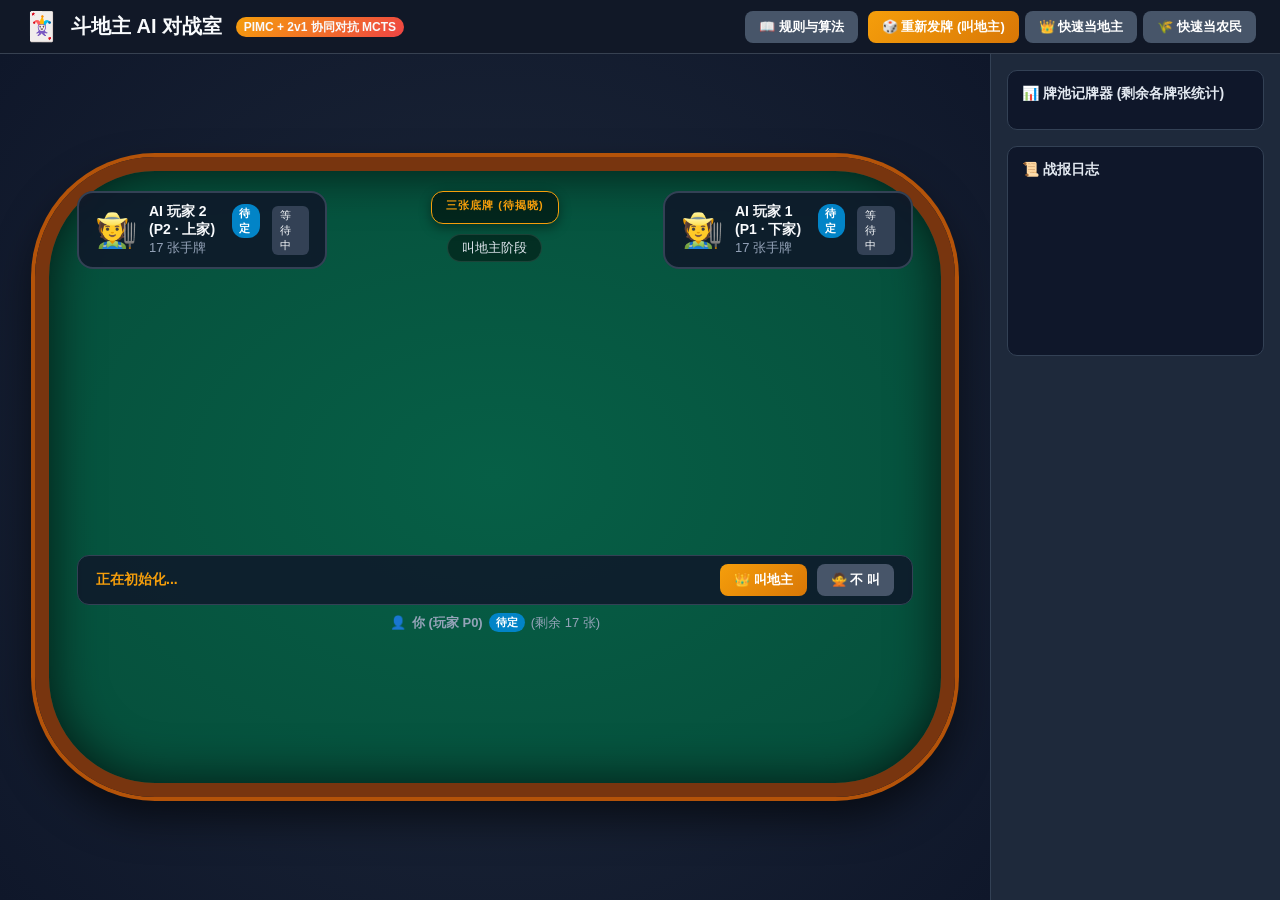
==== commit 7ed8d5b2: "feat: align consecutive pairs to 3+ pairs, speed up hint with heuristic, and add dynamic AI win-rate" ====
--- a/src/main/resources/static/index.html
+++ b/src/main/resources/static/index.html
@@ -45,7 +45,11 @@
                             <!-- AI 玩家 2 区域 (上家) -->
                             <div class="player-unit left-unit">
                                 <div id="player-2" class="player-box ai-player">
-                                    <div class="player-avatar" id="p2-avatar">🧑‍🌾</div>
+                                    <div class="player-avatar-box">
+                                        <div class="player-avatar" id="p2-avatar">🧑‍🌾</div>
+                                        <span class="avatar-mood-badge hidden" id="p2-mood"></span>
+                                        <div class="mood-speech-bubble hidden" id="p2-speech"></div>
+                                    </div>
                                     <div class="player-info">
                                         <div class="player-name">AI 玩家 2 (P2 · 上家) <span id="p2-role-badge" class="role-badge">待定</span></div>
                                         <div class="card-count"><span id="p2-card-count">17</span> 张手牌</div>
@@ -68,7 +72,11 @@
                             <!-- AI 玩家 1 区域 (下家) -->
                             <div class="player-unit right-unit">
                                 <div id="player-1" class="player-box ai-player">
-                                    <div class="player-avatar" id="p1-avatar">🧑‍🌾</div>
+                                    <div class="player-avatar-box">
+                                        <div class="player-avatar" id="p1-avatar">🧑‍🌾</div>
+                                        <span class="avatar-mood-badge hidden" id="p1-mood"></span>
+                                        <div class="mood-speech-bubble hidden" id="p1-speech"></div>
+                                    </div>
                                     <div class="player-info">
                                         <div class="player-name">AI 玩家 1 (P1 · 下家) <span id="p1-role-badge" class="role-badge">待定</span></div>
                                         <div class="card-count"><span id="p1-card-count">17</span> 张手牌</div>
--- a/src/main/resources/static/style.css
+++ b/src/main/resources/static/style.css
@@ -95,7 +95,8 @@
     justify-content: center;
     padding: 16px 20px;
     background: radial-gradient(circle, #1e293b 0%, #0f172a 100%);
-    overflow: hidden;
+    overflow-x: auto;
+    overflow-y: hidden;
     position: relative;
 }
 
@@ -170,8 +171,129 @@
     border-color: #d97706;
 }
 
+.player-avatar-box {
+    position: relative;
+    display: inline-flex;
+    align-items: center;
+    justify-content: center;
+}
+
 .player-avatar {
-    font-size: 32px;
+    font-size: 34px;
+    position: relative;
+    user-select: none;
+    transition: transform 0.3s cubic-bezier(0.34, 1.56, 0.64, 1);
+}
+
+/* 角色动态胜率表情角标 */
+.avatar-mood-badge {
+    position: absolute;
+    bottom: -6px;
+    right: -8px;
+    font-size: 16px;
+    background: #0f172a;
+    border-radius: 50%;
+    padding: 1px 3px;
+    box-shadow: 0 2px 6px rgba(0, 0, 0, 0.6);
+    border: 1.5px solid #475569;
+    line-height: 1;
+    z-index: 10;
+    transition: all 0.3s cubic-bezier(0.34, 1.56, 0.64, 1);
+}
+
+.avatar-mood-badge.high {
+    border-color: #f59e0b;
+    background: #451a03;
+    animation: moodPop 0.35s cubic-bezier(0.34, 1.56, 0.64, 1);
+}
+
+.avatar-mood-badge.low {
+    border-color: #60a5fa;
+    background: #172554;
+    animation: moodPop 0.35s cubic-bezier(0.34, 1.56, 0.64, 1);
+}
+
+.avatar-mood-badge.normal {
+    border-color: #34d399;
+    background: #064e3b;
+    animation: moodPop 0.35s cubic-bezier(0.34, 1.56, 0.64, 1);
+}
+
+/* 角色胜率台词气泡 */
+.mood-speech-bubble {
+    position: absolute;
+    top: -38px;
+    left: 50%;
+    transform: translateX(-50%);
+    background: rgba(15, 23, 42, 0.95);
+    border-radius: 12px;
+    padding: 4px 10px;
+    font-size: 11px;
+    font-weight: 700;
+    white-space: nowrap;
+    box-shadow: 0 4px 14px rgba(0, 0, 0, 0.7);
+    pointer-events: none;
+    z-index: 50;
+    animation: bubblePop 0.3s cubic-bezier(0.34, 1.56, 0.64, 1);
+}
+
+.mood-speech-bubble.high {
+    border: 1.5px solid #f59e0b;
+    color: #fef08a;
+}
+
+.mood-speech-bubble.low {
+    border: 1.5px solid #60a5fa;
+    color: #93c5fd;
+}
+
+.mood-speech-bubble.normal {
+    border: 1.5px solid #34d399;
+    color: #a7f3d0;
+}
+
+.mood-speech-bubble::after {
+    content: "";
+    position: absolute;
+    bottom: -6px;
+    left: 50%;
+    transform: translateX(-50%);
+    border-width: 6px 5px 0 5px;
+    border-style: solid;
+    border-color: rgba(15, 23, 42, 0.95) transparent transparent transparent;
+}
+
+@keyframes moodPop {
+    0% { transform: scale(0.4); opacity: 0; }
+    70% { transform: scale(1.3); }
+    100% { transform: scale(1); opacity: 1; }
+}
+
+@keyframes bubblePop {
+    0% { transform: translate(-50%, 8px) scale(0.8); opacity: 0; }
+    100% { transform: translate(-50%, 0) scale(1); opacity: 1; }
+}
+
+/* 角色身体姿态与表情动画 */
+.avatar-cheer {
+    animation: cheerBounce 0.6s 3 alternate !important;
+}
+
+.avatar-panic {
+    animation: panicShake 0.4s 4 !important;
+}
+
+@keyframes cheerBounce {
+    0% { transform: translateY(0) scale(1); }
+    100% { transform: translateY(-8px) scale(1.15); }
+}
+
+@keyframes panicShake {
+    0% { transform: translate(0, 0) rotate(0deg); }
+    25% { transform: translate(-3px, 1px) rotate(-6deg); }
+    50% { transform: translate(3px, -1px) rotate(6deg); }
+    75% { transform: translate(-2px, 2px) rotate(-3deg); }
+    100% { transform: translate(2px, -2px) rotate(3deg); }
 }
 
 .player-info .player-name {
@@ -349,6 +471,7 @@
     align-items: center;
     gap: 6px;
     width: 100%;
+    overflow: visible;
 }
 
 .human-info {
@@ -359,17 +482,18 @@
     gap: 6px;
 }
 
-/* 手牌视觉组件 */
+/* 手牌视觉组件 - 扑克重叠排布与防遮挡 */
 .hand-cards-display {
     display: flex;
     justify-content: center;
-    gap: 4px;
-    padding-top: 30px;
+    align-items: flex-end;
+    padding-top: 36px;
     padding-bottom: 8px;
-    min-height: 120px;
+    min-height: 125px;
+    width: 100%;
     max-width: 100%;
-    overflow-x: auto;
-    overflow-y: visible;
+    box-sizing: border-box;
+    overflow: visible;
 }
 
 .card {
@@ -393,18 +517,30 @@
     flex-shrink: 0;
 }
 
-.card:hover {
-    transform: translateY(-10px);
-    box-shadow: 0 8px 16px rgba(0, 0, 0, 0.5);
-    z-index: 5;
-}
-
-.card.selected {
-    transform: translateY(-24px);
-    box-shadow: 0 14px 22px rgba(59, 130, 246, 0.7);
+.hand-cards-display .card {
+    width: 50px;
+    height: 78px;
+    margin-left: -22px;
+    flex-shrink: 0;
+    box-shadow: -2px 3px 6px rgba(0, 0, 0, 0.35);
+}
+
+.hand-cards-display .card:first-child {
+    margin-left: 0;
+}
+
+.hand-cards-display .card:hover {
+    transform: translateY(-14px);
+    box-shadow: 0 10px 20px rgba(0, 0, 0, 0.6);
+    z-index: 100 !important;
+}
+
+.hand-cards-display .card.selected {
+    transform: translateY(-28px);
+    box-shadow: 0 14px 24px rgba(59, 130, 246, 0.7);
     border-color: #2563eb;
     background: #eff6ff;
-    z-index: 10;
+    z-index: 110 !important;
 }
 
 .card.red {
@@ -482,7 +618,7 @@
 
 /* 侧边栏与战术面板 */
 .sidebar {
-    width: 380px;
+    width: 290px;
     background: var(--panel-bg);
     border-left: 1px solid #334155;
     display: flex;
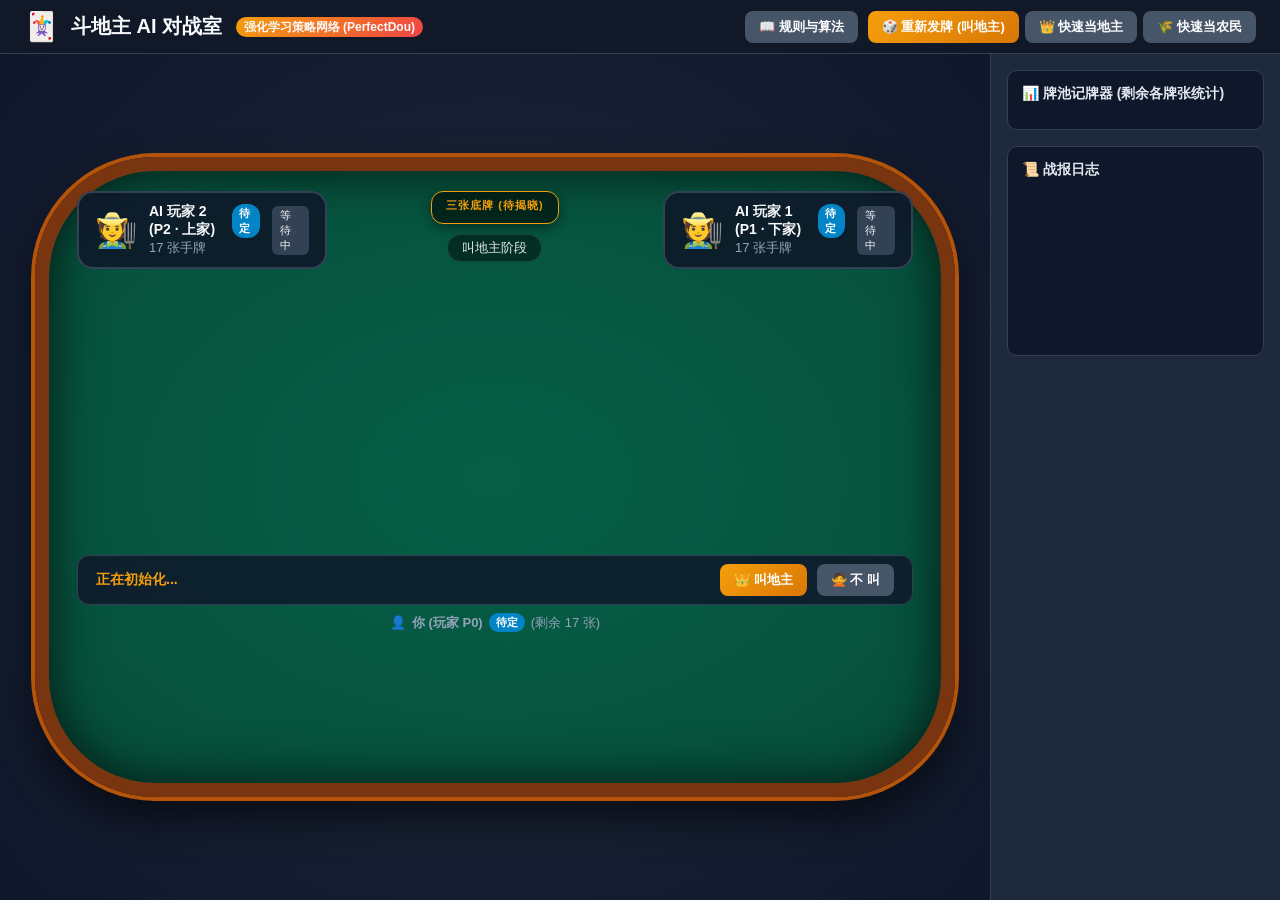
==== commit 6de113f9: "refactor(ai): 移除蒙特卡洛搜索链路，出牌只保留强化学习策略网络，叫地主改为随机 - 删除 PimcAiPlayer、MctsSearcher、MctsNode、Determinizer、" ====
--- a/src/main/resources/static/index.html
+++ b/src/main/resources/static/index.html
@@ -3,7 +3,7 @@
 <head>
     <meta charset="UTF-8">
     <meta name="viewport" content="width=device-width, initial-scale=1.0">
-    <title>斗地主 AI 对战平台 (PIMC 2v1 非对称博弈)</title>
+    <title>斗地主 AI 对战平台 (强化学习策略网络)</title>
     <link rel="stylesheet" href="style.css">
 </head>
 <body>
@@ -12,7 +12,7 @@
         <header class="header">
             <div class="logo">
                 <span class="logo-icon">🃏</span>
-                <h1>斗地主 AI 对战室 <span class="badge">PIMC + 2v1 协同对抗 MCTS</span></h1>
+                <h1>斗地主 AI 对战室 <span class="badge">强化学习策略网络 (PerfectDou)</span></h1>
             </div>
             <div class="header-actions">
                 <button id="btn-rules" class="btn btn-secondary">📖 规则与算法</button>
@@ -156,18 +156,23 @@
     <div id="rules-modal" class="modal-overlay hidden">
         <div class="modal-content rules-modal-content">
             <div class="modal-header">
-                <h2>📖 斗地主规则与 PIMC AI 算法说明</h2>
+                <h2>📖 斗地主规则与 AI 算法说明</h2>
                 <button id="rules-close-icon" class="btn-close">&times;</button>
             </div>
             <div class="rules-body">
                 <section class="rule-sec highlight-sec">
-                    <h4>🤖 1. AI 叫地主算法 (底牌蒙特卡洛采样推演)</h4>
-                    <p>当轮到 AI 表态是否叫地主时，AI 采用<strong>思路二（PIMC 底牌采样推演法）</strong>：</p>
+                    <h4>🎲 1. 随机叫地主</h4>
+                    <p>叫分阶段每家独立以 <strong>1/3</strong> 的概率随机表态【叫地主】，最先叫的一家成为地主并拿走 3 张底牌；若三家都不叫则流局重新发牌。叫分与牌力无关，因此地主也可能拿到很弱的牌。你依然可以自己选择叫或不叫。</p>
+                </section>
+
+                <section class="rule-sec highlight-sec">
+                    <h4>🧠 2. 神经网络出牌 (强化学习策略网络)</h4>
+                    <p>出牌由 <strong>PerfectDou</strong> 式自对弈强化学习训练出的策略网络驱动，按座位 (地主 / 地主下家 / 地主上家) 各用一个网络：</p>
                     <ul>
-                        <li>从全场 37 张未知牌中采样 3 张作为假设底牌并入己方手牌；</li>
-                        <li>将其余 34 张牌随机分发给另外两名对手；</li>
-                        <li>通过极速推演策略（FastRollout）模拟数十局终局；</li>
-                        <li>若综合预估胜率达到或超过 <strong>50%</strong>，AI 果断选择【叫地主】；否则选择【不叫】。</li>
+                        <li>完整枚举当前所有合法走法（含飞机、四带二的全部具体带牌组合）；</li>
+                        <li>每个候选动作与局面特征一起送入网络打分，直接取最高分的走法；</li>
+                        <li>观察特征只用公开信息：我的手牌、两家合计的未知牌、各家已出与最近一手、底牌剩余、最近 30 手历史等，<strong>不读取任何人的私有手牌</strong>；</li>
+                        <li>界面「AI 思路」里的百分比是 softmax 归一化后的<strong>策略概率</strong>（模型对这手牌的偏好），不是搜索出来的胜率。</li>
                     </ul>
                 </section>
 
--- a/src/main/resources/static/style.css
+++ b/src/main/resources/static/style.css
@@ -356,6 +356,44 @@
     padding: 4px 6px;
 }
 
+/* 局末 AI 摊牌 */
+.player-action-display.revealed-hand-area {
+    flex-wrap: wrap;
+    max-width: 280px;
+    background: rgba(15, 23, 42, 0.55);
+    border: 1px solid rgba(251, 191, 36, 0.45);
+    border-radius: 10px;
+    padding: 6px 8px;
+    animation: popIn 0.3s ease-out;
+}
+
+.reveal-hand-label {
+    font-size: 11px;
+    font-weight: 700;
+    color: #fbbf24;
+    letter-spacing: 1px;
+    margin-right: 4px;
+    flex-shrink: 0;
+}
+
+.reveal-empty-badge {
+    font-size: 12px;
+    font-weight: 700;
+    color: #86efac;
+    background: rgba(34, 197, 94, 0.18);
+    border: 1px solid rgba(34, 197, 94, 0.45);
+    border-radius: 12px;
+    padding: 4px 10px;
+}
+
+.revealed-hand-area .card.small {
+    margin-left: -10px;
+}
+
+.revealed-hand-area .card.small:first-of-type {
+    margin-left: 0;
+}
+
 .human-action-display {
     justify-content: center;
     min-height: 64px;
